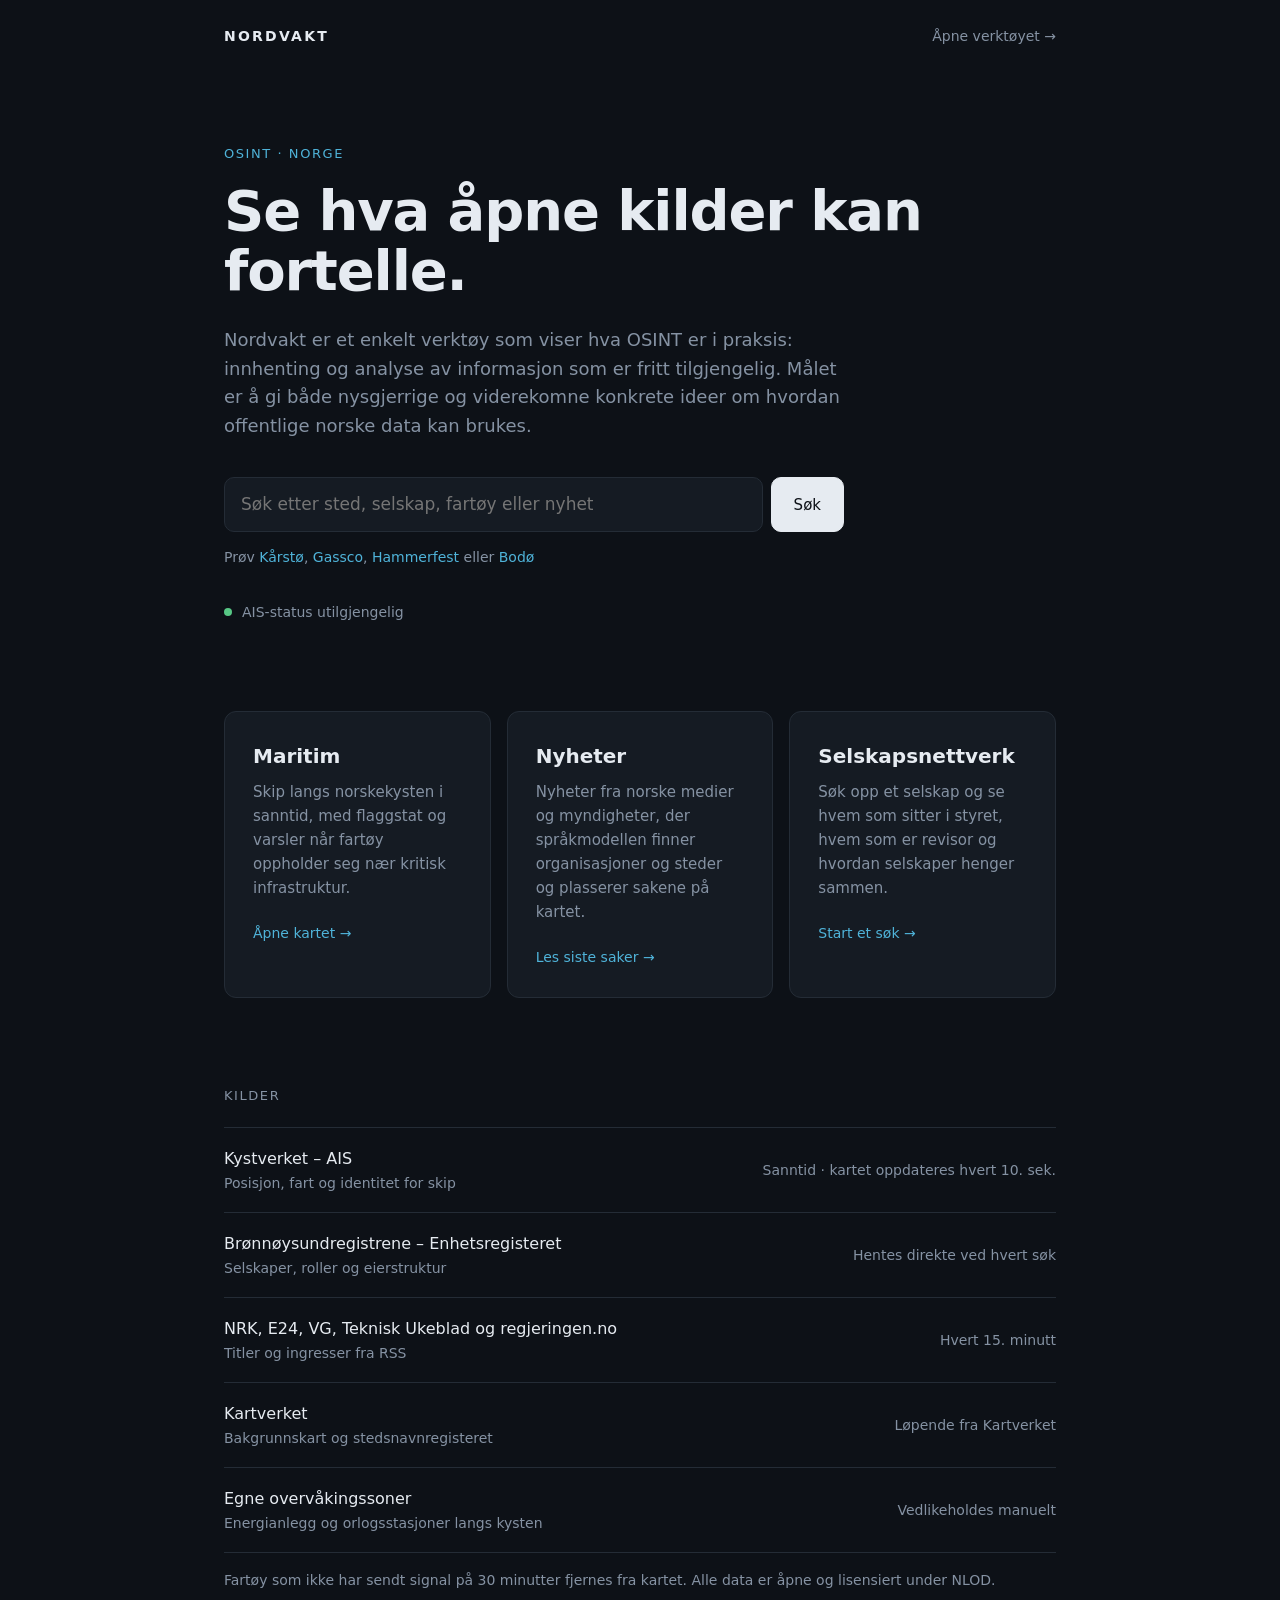
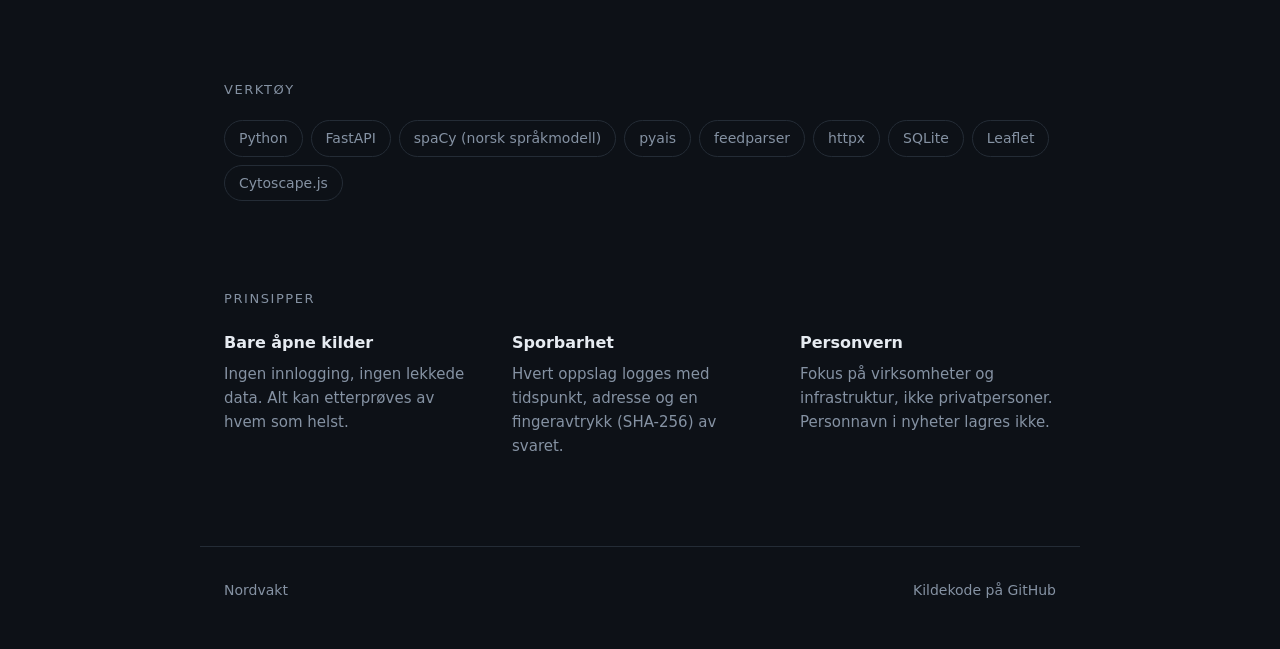
==== static/home.html @ 0cc268fe "Oversikt: interaktivt dashbord som startside i appen Nøkkeltall, fartøykart, flaggstater, fartøystyp" ====
<!doctype html>
<html lang="no">
<head>
  <meta charset="utf-8">
  <meta name="viewport" content="width=device-width, initial-scale=1">
  <title>Nordvakt</title>
  <meta name="description" content="Et enkelt verktøy som viser hvordan åpne kilder kan brukes til OSINT i Norge.">
  <link rel="stylesheet" href="/static/home.css?v=3">
</head>
<body>
  <header class="top">
    <span class="brand">NORDVAKT</span>
    <a href="/app" class="top-link">Åpne verktøyet →</a>
  </header>

  <main>
    <section class="hero">
      <p class="eyebrow">OSINT · Norge</p>
      <h1>Se hva åpne kilder kan fortelle.</h1>
      <p class="lead">
        Nordvakt er et enkelt verktøy som viser hva OSINT er i praksis: innhenting og analyse av informasjon som er fritt tilgjengelig.
        Målet er å gi både nysgjerrige og viderekomne konkrete ideer om hvordan offentlige norske data kan brukes.
      </p>
      <form class="search" id="home-search">
        <input id="home-q" type="search" placeholder="Søk etter sted, selskap, fartøy eller nyhet" autocomplete="off">
        <button type="submit">Søk</button>
      </form>
      <p class="examples">Prøv
        <a href="/app#sok=Kårstø">Kårstø</a>,
        <a href="/app#sok=Gassco">Gassco</a>,
        <a href="/app#sok=Hammerfest">Hammerfest</a> eller
        <a href="/app#sok=Bodø">Bodø</a>
      </p>
      <p class="live"><span class="pulse"></span><span id="live-text">Kobler til AIS…</span></p>
    </section>

    <section class="cards">
      <a class="card" href="/app#maritim">
        <h2>Maritim</h2>
        <p>Skip langs norskekysten i sanntid, med flaggstat og varsler når fartøy oppholder seg nær kritisk infrastruktur.</p>
        <span class="more">Åpne kartet →</span>
      </a>
      <a class="card" href="/app#nyheter">
        <h2>Nyheter</h2>
        <p>Nyheter fra norske medier og myndigheter, der språkmodellen finner organisasjoner og steder og plasserer sakene på kartet.</p>
        <span class="more">Les siste saker →</span>
      </a>
      <a class="card" href="/app#nettverk">
        <h2>Selskapsnettverk</h2>
        <p>Søk opp et selskap og se hvem som sitter i styret, hvem som er revisor og hvordan selskaper henger sammen.</p>
        <span class="more">Start et søk →</span>
      </a>
    </section>

    <section>
      <h2 class="section-title">Kilder</h2>
      <ul class="rows">
        <li>
          <div><a href="https://www.kystverket.no/navigasjonstjenester/ais/" target="_blank" rel="noopener">Kystverket – AIS</a><small>Posisjon, fart og identitet for skip</small></div>
          <span class="freq">Sanntid · kartet oppdateres hvert 10. sek.</span>
        </li>
        <li>
          <div><a href="https://data.brreg.no/enhetsregisteret/api/docs/index.html" target="_blank" rel="noopener">Brønnøysundregistrene – Enhetsregisteret</a><small>Selskaper, roller og eierstruktur</small></div>
          <span class="freq">Hentes direkte ved hvert søk</span>
        </li>
        <li>
          <div>NRK, E24, VG, Teknisk Ukeblad og regjeringen.no<small>Titler og ingresser fra RSS</small></div>
          <span class="freq">Hvert 15. minutt</span>
        </li>
        <li>
          <div><a href="https://www.kartverket.no/" target="_blank" rel="noopener">Kartverket</a><small>Bakgrunnskart og stedsnavnregisteret</small></div>
          <span class="freq">Løpende fra Kartverket</span>
        </li>
        <li>
          <div>Egne overvåkingssoner<small>Energianlegg og orlogsstasjoner langs kysten</small></div>
          <span class="freq">Vedlikeholdes manuelt</span>
        </li>
      </ul>
      <p class="note">Fartøy som ikke har sendt signal på 30 minutter fjernes fra kartet. Alle data er åpne og lisensiert under NLOD.</p>
    </section>

    <section>
      <h2 class="section-title">Verktøy</h2>
      <ul class="chips">
        <li>Python</li><li>FastAPI</li><li>spaCy (norsk språkmodell)</li><li>pyais</li><li>feedparser</li><li>httpx</li><li>SQLite</li><li>Leaflet</li><li>Cytoscape.js</li>
      </ul>
    </section>

    <section>
      <h2 class="section-title">Prinsipper</h2>
      <div class="principles">
        <div><h3>Bare åpne kilder</h3><p>Ingen innlogging, ingen lekkede data. Alt kan etterprøves av hvem som helst.</p></div>
        <div><h3>Sporbarhet</h3><p>Hvert oppslag logges med tidspunkt, adresse og en fingeravtrykk (SHA-256) av svaret.</p></div>
        <div><h3>Personvern</h3><p>Fokus på virksomheter og infrastruktur, ikke privatpersoner. Personnavn i nyheter lagres ikke.</p></div>
      </div>
    </section>
  </main>

  <footer>
    <span>Nordvakt</span>
    <a href="https://github.com/ulaskorhan/nordvakt-osint" target="_blank" rel="noopener">Kildekode på GitHub</a>
  </footer>

  <script>
    document.getElementById("home-search").addEventListener("submit", (evt) => {
      evt.preventDefault();
      const q = document.getElementById("home-q").value.trim();
      location.href = q ? `/app#sok=${encodeURIComponent(q)}` : "/app#sok";
    });
    fetch("/api/ais/status").then((r) => r.json()).then((s) => {
      document.getElementById("live-text").textContent = s.tilkoblet
        ? `${s.fartoy.toLocaleString("no-NO")} fartøy følges akkurat nå`
        : "AIS-strømmen er midlertidig frakoblet";
    }).catch(() => {
      document.getElementById("live-text").textContent = "AIS-status utilgjengelig";
    });
  </script>
</body>
</html>
---- static/home.css ----
:root {
  --bg: #0d1117;
  --surface: #151b23;
  --border: #242c36;
  --text: #e6ebf1;
  --muted: #8592a3;
  --accent: #4fb3d9;
}

* { box-sizing: border-box; }
body {
  margin: 0;
  background: var(--bg);
  color: var(--text);
  font: 16px/1.6 system-ui, -apple-system, "Segoe UI", sans-serif;
  -webkit-font-smoothing: antialiased;
}
a { color: inherit; }

.top, main, footer { max-width: 880px; margin: 0 auto; padding: 0 24px; }

.top { display: flex; justify-content: space-between; align-items: center; height: 72px; }
.brand { font-weight: 700; letter-spacing: 0.16em; font-size: 14px; }
.top-link { color: var(--muted); text-decoration: none; font-size: 14px; }
.top-link:hover { color: var(--text); }

section { margin-bottom: 88px; }

.hero { padding-top: 72px; }
.eyebrow { color: var(--accent); font-size: 13px; letter-spacing: 0.12em; text-transform: uppercase; margin: 0 0 16px; }
h1 { font-size: clamp(36px, 6vw, 56px); line-height: 1.08; letter-spacing: -0.02em; margin: 0 0 24px; font-weight: 650; }
.lead { color: var(--muted); font-size: 18px; max-width: 620px; margin: 0 0 36px; }

.search { display: flex; gap: 8px; max-width: 620px; }
.search input {
  flex: 1; min-width: 0; font: inherit; font-size: 17px; padding: 13px 16px; border-radius: 10px;
  border: 1px solid var(--border); background: var(--surface); color: var(--text);
}
.search input:focus { outline: none; border-color: var(--accent); }
.search button {
  font: inherit; font-size: 15px; padding: 0 22px; border-radius: 10px; cursor: pointer;
  border: 1px solid var(--text); background: var(--text); color: var(--bg);
}
.search button:hover { background: #fff; }
.examples { color: var(--muted); font-size: 14px; margin: 14px 0 0; }
.examples a { color: var(--accent); text-decoration: none; }
.examples a:hover { text-decoration: underline; }
.cta { display: flex; gap: 12px; flex-wrap: wrap; }
.btn {
  display: inline-block; padding: 11px 20px; border-radius: 8px; text-decoration: none;
  border: 1px solid var(--border); font-size: 15px; transition: border-color 0.15s;
}
.btn:hover { border-color: var(--muted); }
.btn.primary { background: var(--text); color: var(--bg); border-color: var(--text); }
.btn.primary:hover { background: #fff; }

.live { display: flex; align-items: center; gap: 10px; color: var(--muted); font-size: 14px; margin-top: 32px; font-variant-numeric: tabular-nums; }
.pulse { width: 8px; height: 8px; border-radius: 50%; background: #57c785; box-shadow: 0 0 0 0 rgba(87, 199, 133, 0.6); animation: pulse 2s infinite; }
@keyframes pulse { 70% { box-shadow: 0 0 0 8px rgba(87, 199, 133, 0); } 100% { box-shadow: 0 0 0 0 rgba(87, 199, 133, 0); } }

.cards { display: grid; grid-template-columns: repeat(3, 1fr); gap: 16px; }
.card {
  display: block; padding: 28px; border-radius: 12px; border: 1px solid var(--border);
  background: var(--surface); text-decoration: none; transition: border-color 0.15s, transform 0.15s;
}
.card:hover { border-color: var(--accent); transform: translateY(-2px); }
.card h2 { margin: 0 0 8px; font-size: 20px; font-weight: 600; }
.card p { margin: 0 0 20px; color: var(--muted); font-size: 15px; }
.more { color: var(--accent); font-size: 14px; }

.section-title { font-size: 13px; letter-spacing: 0.12em; text-transform: uppercase; color: var(--muted); font-weight: 500; margin: 0 0 20px; }

.rows { list-style: none; margin: 0; padding: 0; border-top: 1px solid var(--border); }
.rows li { display: flex; justify-content: space-between; align-items: center; gap: 24px; padding: 18px 0; border-bottom: 1px solid var(--border); }
.rows a { text-decoration: none; }
.rows a:hover { color: var(--accent); }
.rows small { display: block; color: var(--muted); font-size: 14px; }
.freq { color: var(--muted); font-size: 14px; text-align: right; white-space: nowrap; }
.note { color: var(--muted); font-size: 14px; margin-top: 16px; }

.chips { list-style: none; margin: 0; padding: 0; display: flex; flex-wrap: wrap; gap: 8px; }
.chips li { padding: 6px 14px; border: 1px solid var(--border); border-radius: 999px; font-size: 14px; color: var(--muted); }

.principles { display: grid; grid-template-columns: repeat(3, 1fr); gap: 32px; }
.principles h3 { font-size: 16px; margin: 0 0 6px; font-weight: 600; }
.principles p { margin: 0; color: var(--muted); font-size: 15px; }

footer { display: flex; justify-content: space-between; padding-top: 32px; padding-bottom: 48px; border-top: 1px solid var(--border); color: var(--muted); font-size: 14px; }
footer a { text-decoration: none; }
footer a:hover { color: var(--text); }

@media (max-width: 680px) {
  .hero { padding-top: 32px; }
  section { margin-bottom: 64px; }
  .cards, .principles { grid-template-columns: 1fr; }
  .rows li { flex-direction: column; align-items: flex-start; gap: 4px; }
  .freq { text-align: left; white-space: normal; }
}
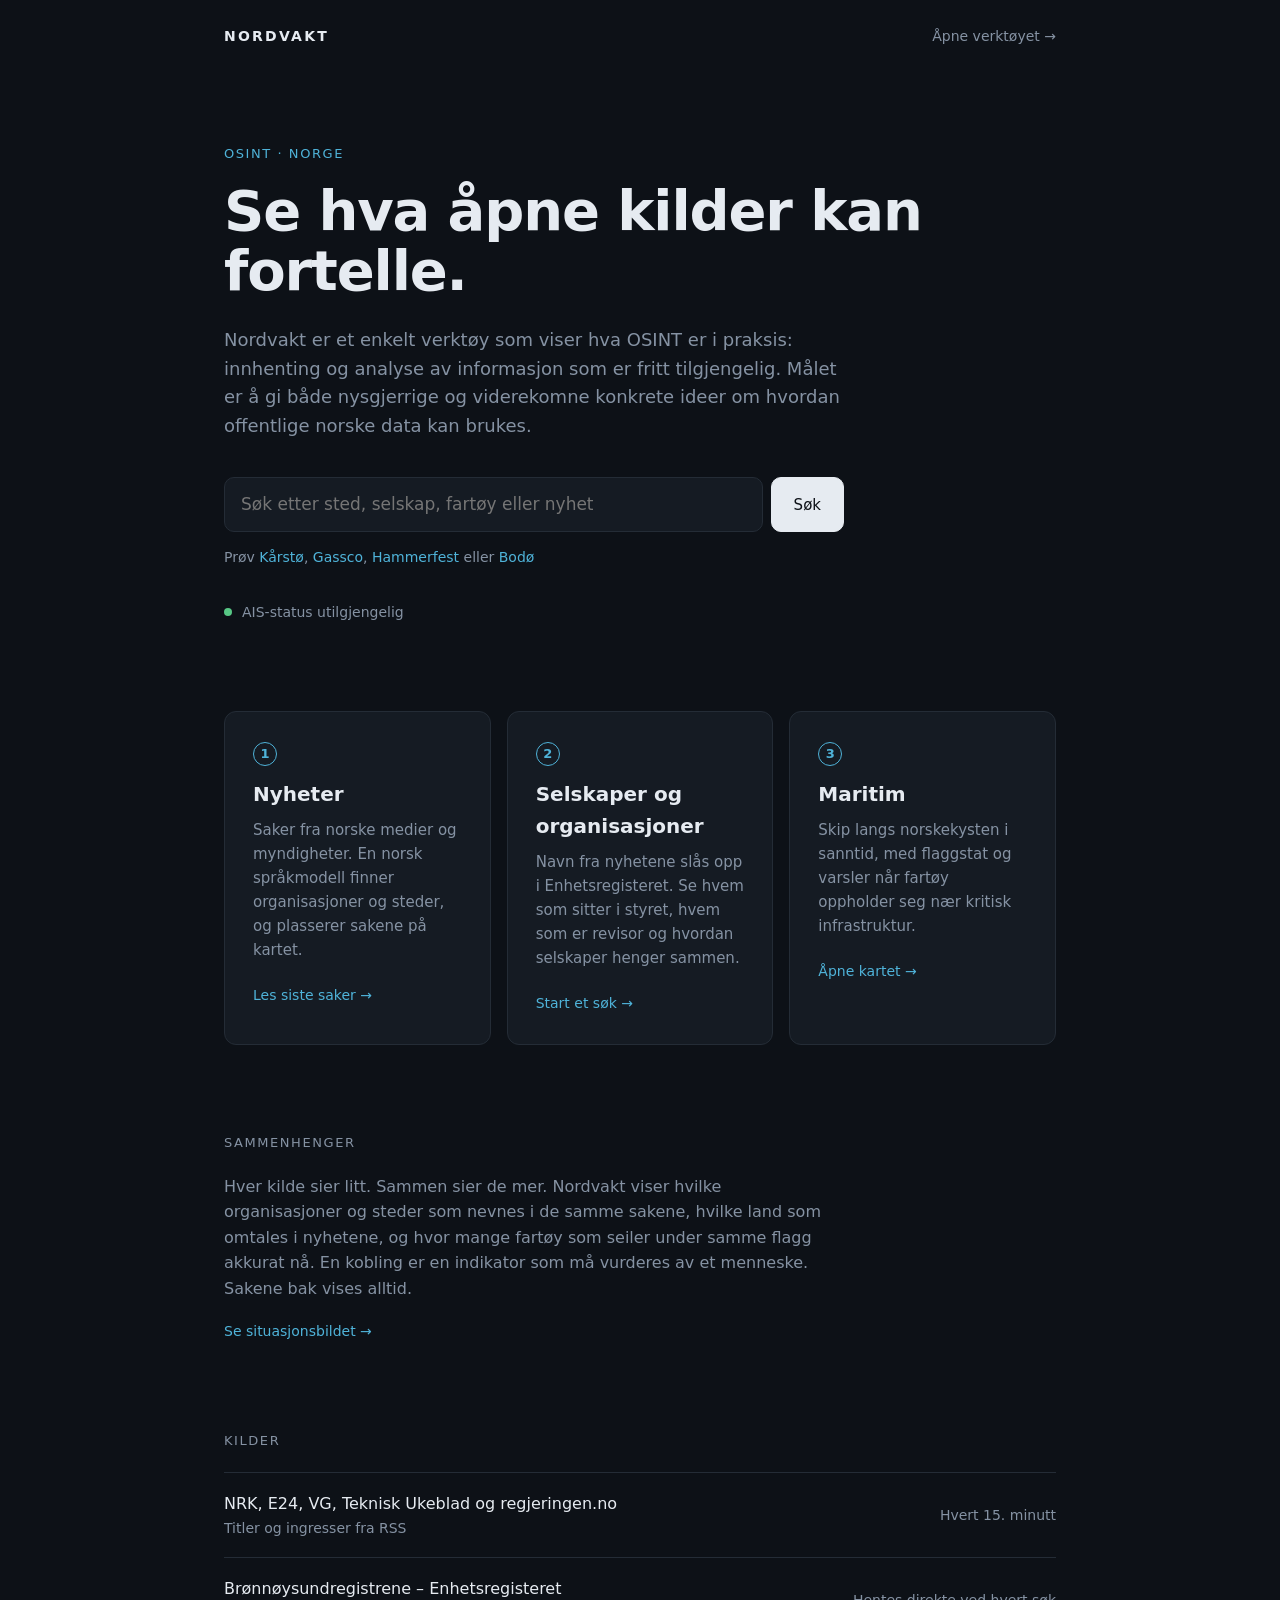
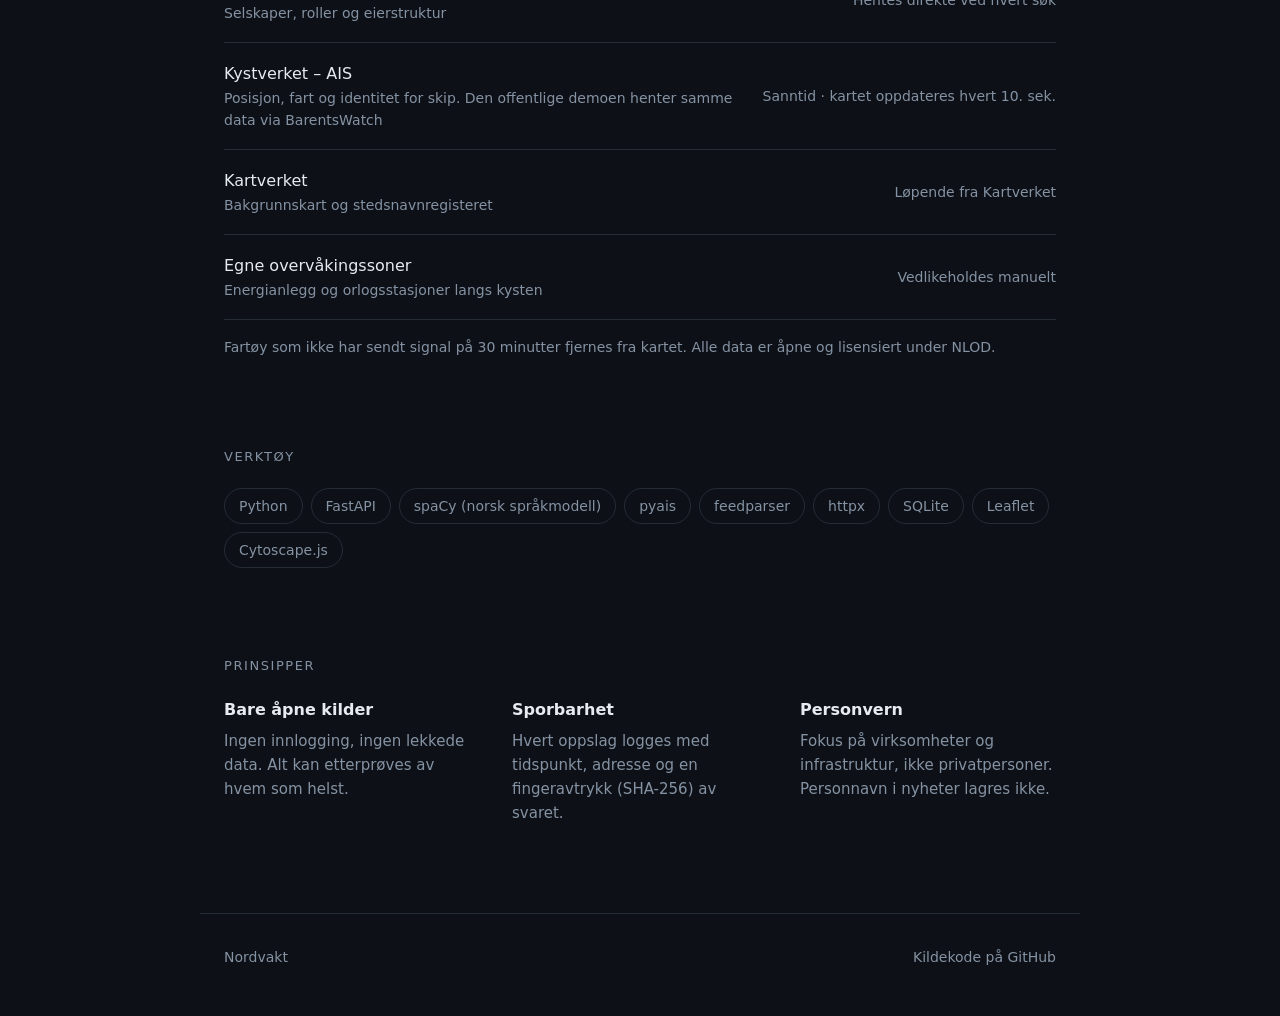
==== commit 2ffc3612: "Oversikt: enkel visning, fast rekkefølge og sammenhenger mellom kildene Oversikten åpner i en enkel " ====
--- a/static/home.html
+++ b/static/home.html
@@ -5,7 +5,7 @@
   <meta name="viewport" content="width=device-width, initial-scale=1">
   <title>Nordvakt</title>
   <meta name="description" content="Et enkelt verktøy som viser hvordan åpne kilder kan brukes til OSINT i Norge.">
-  <link rel="stylesheet" href="/static/home.css?v=3">
+  <link rel="stylesheet" href="/static/home.css?v=5">
 </head>
 <body>
   <header class="top">
@@ -32,40 +32,55 @@
         <a href="/app#sok=Bodø">Bodø</a>
       </p>
       <p class="live"><span class="pulse"></span><span id="live-text">Kobler til AIS…</span></p>
+      <p class="static-cta" hidden>
+        <a class="button" href="/app">Se situasjonsbildet →</a>
+        <span>Dette er en statisk demo med et øyeblikksbilde som lages hver time. For søk, live-kart og selskapsnettverk kjører du Nordvakt selv, se <a href="https://github.com/ulaskorhan/nordvakt-osint#kjøre-lokalt" target="_blank" rel="noopener">GitHub</a>.</span>
+      </p>
     </section>
 
     <section class="cards">
+      <a class="card" href="/app#nyheter">
+        <span class="step">1</span>
+        <h2>Nyheter</h2>
+        <p>Saker fra norske medier og myndigheter. En norsk språkmodell finner organisasjoner og steder, og plasserer sakene på kartet.</p>
+        <span class="more">Les siste saker →</span>
+      </a>
+      <a class="card" href="/app#nettverk">
+        <span class="step">2</span>
+        <h2>Selskaper og organisasjoner</h2>
+        <p>Navn fra nyhetene slås opp i Enhetsregisteret. Se hvem som sitter i styret, hvem som er revisor og hvordan selskaper henger sammen.</p>
+        <span class="more">Start et søk →</span>
+      </a>
       <a class="card" href="/app#maritim">
+        <span class="step">3</span>
         <h2>Maritim</h2>
         <p>Skip langs norskekysten i sanntid, med flaggstat og varsler når fartøy oppholder seg nær kritisk infrastruktur.</p>
         <span class="more">Åpne kartet →</span>
       </a>
-      <a class="card" href="/app#nyheter">
-        <h2>Nyheter</h2>
-        <p>Nyheter fra norske medier og myndigheter, der språkmodellen finner organisasjoner og steder og plasserer sakene på kartet.</p>
-        <span class="more">Les siste saker →</span>
-      </a>
-      <a class="card" href="/app#nettverk">
-        <h2>Selskapsnettverk</h2>
-        <p>Søk opp et selskap og se hvem som sitter i styret, hvem som er revisor og hvordan selskaper henger sammen.</p>
-        <span class="more">Start et søk →</span>
-      </a>
+    </section>
+
+    <section class="together">
+      <h2 class="section-title">Sammenhenger</h2>
+      <p>Hver kilde sier litt. Sammen sier de mer. Nordvakt viser hvilke organisasjoner og steder som nevnes i de samme sakene,
+        hvilke land som omtales i nyhetene, og hvor mange fartøy som seiler under samme flagg akkurat nå.
+        En kobling er en indikator som må vurderes av et menneske. Sakene bak vises alltid.</p>
+      <a class="more" href="/app">Se situasjonsbildet →</a>
     </section>
 
     <section>
       <h2 class="section-title">Kilder</h2>
       <ul class="rows">
         <li>
-          <div><a href="https://www.kystverket.no/navigasjonstjenester/ais/" target="_blank" rel="noopener">Kystverket – AIS</a><small>Posisjon, fart og identitet for skip</small></div>
-          <span class="freq">Sanntid · kartet oppdateres hvert 10. sek.</span>
+          <div>NRK, E24, VG, Teknisk Ukeblad og regjeringen.no<small>Titler og ingresser fra RSS</small></div>
+          <span class="freq">Hvert 15. minutt</span>
         </li>
         <li>
           <div><a href="https://data.brreg.no/enhetsregisteret/api/docs/index.html" target="_blank" rel="noopener">Brønnøysundregistrene – Enhetsregisteret</a><small>Selskaper, roller og eierstruktur</small></div>
           <span class="freq">Hentes direkte ved hvert søk</span>
         </li>
         <li>
-          <div>NRK, E24, VG, Teknisk Ukeblad og regjeringen.no<small>Titler og ingresser fra RSS</small></div>
-          <span class="freq">Hvert 15. minutt</span>
+          <div><a href="https://www.kystverket.no/navigasjonstjenester/ais/" target="_blank" rel="noopener">Kystverket – AIS</a><small>Posisjon, fart og identitet for skip. Den offentlige demoen henter samme data via <a href="https://www.barentswatch.no/" target="_blank" rel="noopener">BarentsWatch</a></small></div>
+          <span class="freq">Sanntid · kartet oppdateres hvert 10. sek.</span>
         </li>
         <li>
           <div><a href="https://www.kartverket.no/" target="_blank" rel="noopener">Kartverket</a><small>Bakgrunnskart og stedsnavnregisteret</small></div>
@@ -102,6 +117,19 @@
   </footer>
 
   <script>
+    if (window.NORDVAKT_STATIC) {
+      // GitHub Pages: ingen server bak, så søk og fanelenker byttes ut med oversikten
+      document.querySelectorAll("#home-search, .hero .examples").forEach((el) => el.remove());
+      document.querySelector(".static-cta").hidden = false;
+      document.querySelectorAll(".cards .card, .together .more").forEach((a) => { a.href = "app.html"; });
+      fetch("data/dashboard.json").then((r) => r.json()).then((d) => {
+        const when = new Date(d.tid * 1000).toLocaleTimeString("no-NO", { hour: "2-digit", minute: "2-digit" });
+        const saker = `${d.nyheter.siste_24.toLocaleString("no-NO")} nyhetssaker siste døgn`;
+        document.getElementById("live-text").textContent = d.øyeblikksbilde.ais_tilgjengelig
+          ? `${saker} og ${d.ais.fartoy.toLocaleString("no-NO")} fartøy i øyeblikksbildet fra kl. ${when}`
+          : `${saker} (øyeblikksbilde kl. ${when})`;
+      }).catch(() => { document.getElementById("live-text").textContent = "Øyeblikksbilde utilgjengelig"; });
+    } else {
     document.getElementById("home-search").addEventListener("submit", (evt) => {
       evt.preventDefault();
       const q = document.getElementById("home-q").value.trim();
@@ -114,6 +142,7 @@
     }).catch(() => {
       document.getElementById("live-text").textContent = "AIS-status utilgjengelig";
     });
+    }
   </script>
 </body>
 </html>
--- a/static/home.css
+++ b/static/home.css
@@ -96,3 +96,21 @@
   .rows li { flex-direction: column; align-items: flex-start; gap: 4px; }
   .freq { text-align: left; white-space: normal; }
 }
+
+/* Statisk demo på GitHub Pages */
+.static-cta { display: flex; flex-direction: column; align-items: flex-start; gap: 14px; max-width: 620px; margin: 0; color: var(--muted); font-size: 14px; }
+.static-cta[hidden] { display: none; }
+.static-cta a { color: var(--accent); }
+.static-cta .button {
+  display: inline-block; padding: 12px 20px; border-radius: 10px; background: var(--text); color: var(--bg);
+  font-weight: 600; text-decoration: none;
+}
+.static-cta .button:hover { background: #fff; }
+
+.card .step {
+  display: inline-flex; align-items: center; justify-content: center; width: 24px; height: 24px; margin-bottom: 12px;
+  border: 1px solid var(--accent); border-radius: 50%; color: var(--accent); font-size: 13px; font-weight: 600;
+}
+.together p { color: var(--muted); max-width: 620px; margin: 0 0 16px; }
+.together .more { text-decoration: none; }
+.rows small a { color: inherit; }
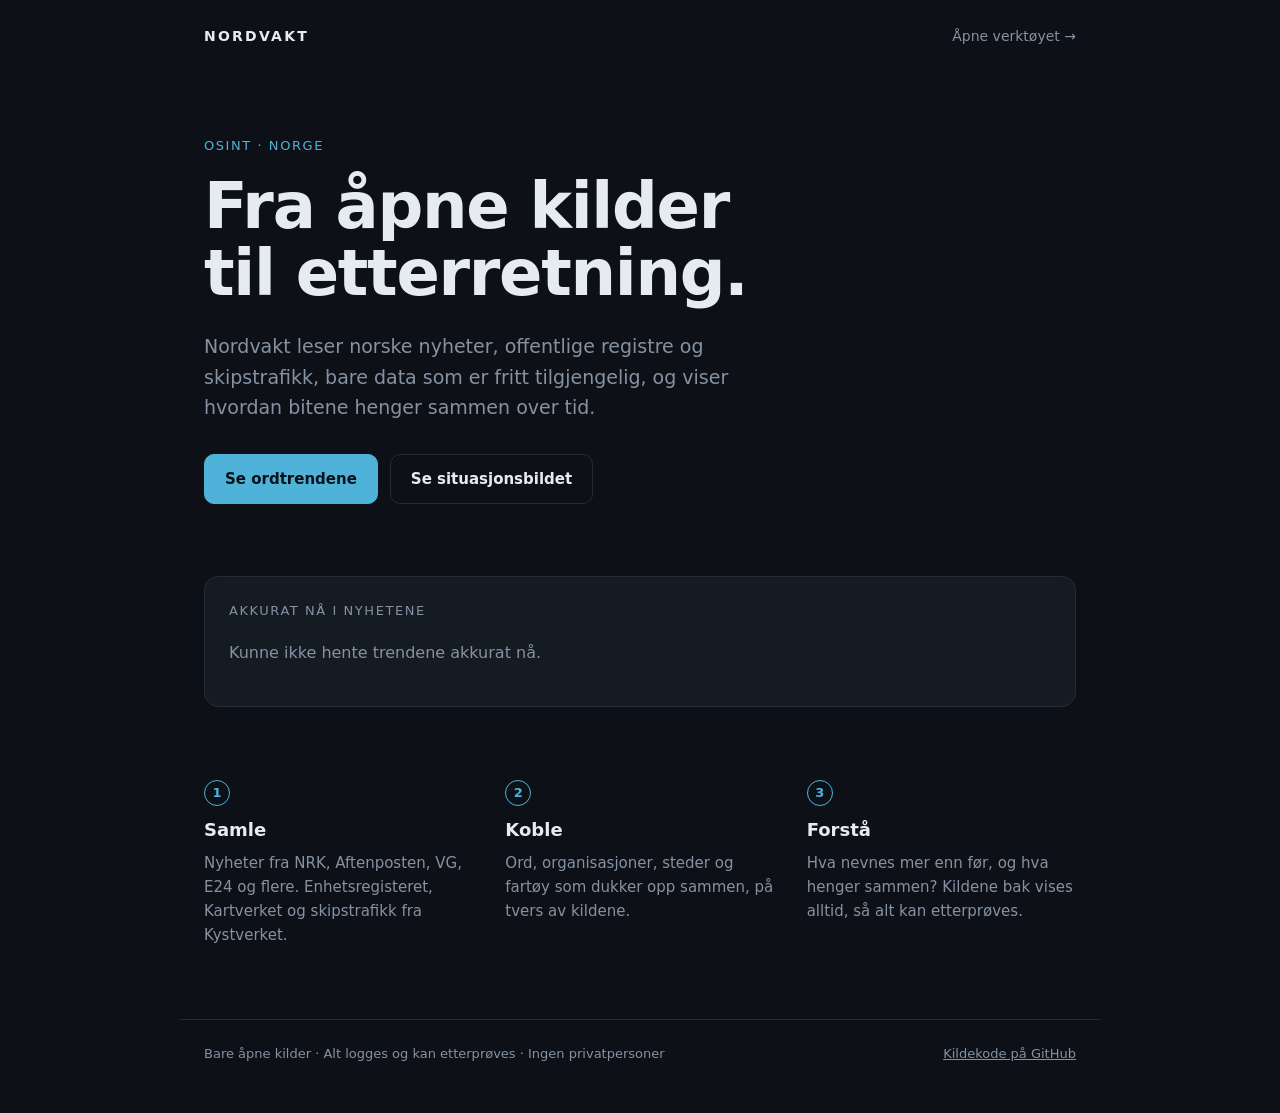
==== commit 1bf0c9c9: "Trender: ord i nyhetene over tid, og en enklere forside Ny fane Trender følger 24 ord (bl.a. Russlan" ====
--- a/static/home.html
+++ b/static/home.html
@@ -4,8 +4,8 @@
   <meta charset="utf-8">
   <meta name="viewport" content="width=device-width, initial-scale=1">
   <title>Nordvakt</title>
-  <meta name="description" content="Et enkelt verktøy som viser hvordan åpne kilder kan brukes til OSINT i Norge.">
-  <link rel="stylesheet" href="/static/home.css?v=5">
+  <meta name="description" content="Nordvakt viser hvordan åpne kilder blir etterretning: norske nyheter, offentlige registre og skipstrafikk, koblet sammen.">
+  <link rel="stylesheet" href="/static/home.css?v=6">
 </head>
 <body>
   <header class="top">
@@ -16,133 +16,81 @@
   <main>
     <section class="hero">
       <p class="eyebrow">OSINT · Norge</p>
-      <h1>Se hva åpne kilder kan fortelle.</h1>
-      <p class="lead">
-        Nordvakt er et enkelt verktøy som viser hva OSINT er i praksis: innhenting og analyse av informasjon som er fritt tilgjengelig.
-        Målet er å gi både nysgjerrige og viderekomne konkrete ideer om hvordan offentlige norske data kan brukes.
-      </p>
-      <form class="search" id="home-search">
-        <input id="home-q" type="search" placeholder="Søk etter sted, selskap, fartøy eller nyhet" autocomplete="off">
-        <button type="submit">Søk</button>
-      </form>
-      <p class="examples">Prøv
-        <a href="/app#sok=Kårstø">Kårstø</a>,
-        <a href="/app#sok=Gassco">Gassco</a>,
-        <a href="/app#sok=Hammerfest">Hammerfest</a> eller
-        <a href="/app#sok=Bodø">Bodø</a>
-      </p>
-      <p class="live"><span class="pulse"></span><span id="live-text">Kobler til AIS…</span></p>
-      <p class="static-cta" hidden>
-        <a class="button" href="/app">Se situasjonsbildet →</a>
-        <span>Dette er en statisk demo med et øyeblikksbilde som lages hver time. For søk, live-kart og selskapsnettverk kjører du Nordvakt selv, se <a href="https://github.com/ulaskorhan/nordvakt-osint#kjøre-lokalt" target="_blank" rel="noopener">GitHub</a>.</span>
-      </p>
+      <h1>Fra åpne kilder<br>til etterretning.</h1>
+      <p class="lead">Nordvakt leser norske nyheter, offentlige registre og skipstrafikk, bare data som er fritt tilgjengelig,
+        og viser hvordan bitene henger sammen over tid.</p>
+      <div class="actions">
+        <a class="button" href="/app#trender">Se ordtrendene</a>
+        <a class="button ghost" href="/app">Se situasjonsbildet</a>
+      </div>
+      <p class="static-note" hidden>Offentlig demo: et øyeblikksbilde som oppdateres hver time.
+        <a href="https://github.com/ulaskorhan/nordvakt-osint#kjøre-lokalt" target="_blank" rel="noopener">Kjør Nordvakt selv</a> for søk og sanntid.</p>
     </section>
 
-    <section class="cards">
-      <a class="card" href="/app#nyheter">
-        <span class="step">1</span>
-        <h2>Nyheter</h2>
-        <p>Saker fra norske medier og myndigheter. En norsk språkmodell finner organisasjoner og steder, og plasserer sakene på kartet.</p>
-        <span class="more">Les siste saker →</span>
-      </a>
-      <a class="card" href="/app#nettverk">
-        <span class="step">2</span>
-        <h2>Selskaper og organisasjoner</h2>
-        <p>Navn fra nyhetene slås opp i Enhetsregisteret. Se hvem som sitter i styret, hvem som er revisor og hvordan selskaper henger sammen.</p>
-        <span class="more">Start et søk →</span>
-      </a>
-      <a class="card" href="/app#maritim">
-        <span class="step">3</span>
-        <h2>Maritim</h2>
-        <p>Skip langs norskekysten i sanntid, med flaggstat og varsler når fartøy oppholder seg nær kritisk infrastruktur.</p>
-        <span class="more">Åpne kartet →</span>
-      </a>
+    <section class="now" aria-live="polite">
+      <div class="now-head">
+        <h2>Akkurat nå i nyhetene</h2>
+        <span id="now-meta" class="muted"></span>
+      </div>
+      <div id="now-body" class="now-body"><p class="muted">Henter…</p></div>
     </section>
 
-    <section class="together">
-      <h2 class="section-title">Sammenhenger</h2>
-      <p>Hver kilde sier litt. Sammen sier de mer. Nordvakt viser hvilke organisasjoner og steder som nevnes i de samme sakene,
-        hvilke land som omtales i nyhetene, og hvor mange fartøy som seiler under samme flagg akkurat nå.
-        En kobling er en indikator som må vurderes av et menneske. Sakene bak vises alltid.</p>
-      <a class="more" href="/app">Se situasjonsbildet →</a>
-    </section>
-
-    <section>
-      <h2 class="section-title">Kilder</h2>
-      <ul class="rows">
-        <li>
-          <div>NRK, E24, VG, Teknisk Ukeblad og regjeringen.no<small>Titler og ingresser fra RSS</small></div>
-          <span class="freq">Hvert 15. minutt</span>
-        </li>
-        <li>
-          <div><a href="https://data.brreg.no/enhetsregisteret/api/docs/index.html" target="_blank" rel="noopener">Brønnøysundregistrene – Enhetsregisteret</a><small>Selskaper, roller og eierstruktur</small></div>
-          <span class="freq">Hentes direkte ved hvert søk</span>
-        </li>
-        <li>
-          <div><a href="https://www.kystverket.no/navigasjonstjenester/ais/" target="_blank" rel="noopener">Kystverket – AIS</a><small>Posisjon, fart og identitet for skip. Den offentlige demoen henter samme data via <a href="https://www.barentswatch.no/" target="_blank" rel="noopener">BarentsWatch</a></small></div>
-          <span class="freq">Sanntid · kartet oppdateres hvert 10. sek.</span>
-        </li>
-        <li>
-          <div><a href="https://www.kartverket.no/" target="_blank" rel="noopener">Kartverket</a><small>Bakgrunnskart og stedsnavnregisteret</small></div>
-          <span class="freq">Løpende fra Kartverket</span>
-        </li>
-        <li>
-          <div>Egne overvåkingssoner<small>Energianlegg og orlogsstasjoner langs kysten</small></div>
-          <span class="freq">Vedlikeholdes manuelt</span>
-        </li>
-      </ul>
-      <p class="note">Fartøy som ikke har sendt signal på 30 minutter fjernes fra kartet. Alle data er åpne og lisensiert under NLOD.</p>
-    </section>
-
-    <section>
-      <h2 class="section-title">Verktøy</h2>
-      <ul class="chips">
-        <li>Python</li><li>FastAPI</li><li>spaCy (norsk språkmodell)</li><li>pyais</li><li>feedparser</li><li>httpx</li><li>SQLite</li><li>Leaflet</li><li>Cytoscape.js</li>
-      </ul>
-    </section>
-
-    <section>
-      <h2 class="section-title">Prinsipper</h2>
-      <div class="principles">
-        <div><h3>Bare åpne kilder</h3><p>Ingen innlogging, ingen lekkede data. Alt kan etterprøves av hvem som helst.</p></div>
-        <div><h3>Sporbarhet</h3><p>Hvert oppslag logges med tidspunkt, adresse og en fingeravtrykk (SHA-256) av svaret.</p></div>
-        <div><h3>Personvern</h3><p>Fokus på virksomheter og infrastruktur, ikke privatpersoner. Personnavn i nyheter lagres ikke.</p></div>
+    <section class="how">
+      <div>
+        <span class="step">1</span>
+        <h3>Samle</h3>
+        <p>Nyheter fra NRK, Aftenposten, VG, E24 og flere. Enhetsregisteret, Kartverket og skipstrafikk fra Kystverket.</p>
+      </div>
+      <div>
+        <span class="step">2</span>
+        <h3>Koble</h3>
+        <p>Ord, organisasjoner, steder og fartøy som dukker opp sammen, på tvers av kildene.</p>
+      </div>
+      <div>
+        <span class="step">3</span>
+        <h3>Forstå</h3>
+        <p>Hva nevnes mer enn før, og hva henger sammen? Kildene bak vises alltid, så alt kan etterprøves.</p>
       </div>
     </section>
   </main>
 
   <footer>
-    <span>Nordvakt</span>
+    <span>Bare åpne kilder · Alt logges og kan etterprøves · Ingen privatpersoner</span>
     <a href="https://github.com/ulaskorhan/nordvakt-osint" target="_blank" rel="noopener">Kildekode på GitHub</a>
   </footer>
 
   <script>
-    if (window.NORDVAKT_STATIC) {
-      // GitHub Pages: ingen server bak, så søk og fanelenker byttes ut med oversikten
-      document.querySelectorAll("#home-search, .hero .examples").forEach((el) => el.remove());
-      document.querySelector(".static-cta").hidden = false;
-      document.querySelectorAll(".cards .card, .together .more").forEach((a) => { a.href = "app.html"; });
-      fetch("data/dashboard.json").then((r) => r.json()).then((d) => {
-        const when = new Date(d.tid * 1000).toLocaleTimeString("no-NO", { hour: "2-digit", minute: "2-digit" });
-        const saker = `${d.nyheter.siste_24.toLocaleString("no-NO")} nyhetssaker siste døgn`;
-        document.getElementById("live-text").textContent = d.øyeblikksbilde.ais_tilgjengelig
-          ? `${saker} og ${d.ais.fartoy.toLocaleString("no-NO")} fartøy i øyeblikksbildet fra kl. ${when}`
-          : `${saker} (øyeblikksbilde kl. ${when})`;
-      }).catch(() => { document.getElementById("live-text").textContent = "Øyeblikksbilde utilgjengelig"; });
-    } else {
-    document.getElementById("home-search").addEventListener("submit", (evt) => {
-      evt.preventDefault();
-      const q = document.getElementById("home-q").value.trim();
-      location.href = q ? `/app#sok=${encodeURIComponent(q)}` : "/app#sok";
+    // «Akkurat nå»: ordene som nevnes mest over vanlig nivå siste sju dager, og det sterkeste paret
+    const STATIC = window.NORDVAKT_STATIC === true;
+    const esc = (s) => String(s ?? "").replace(/[&<>"']/g, (c) => ({ "&": "&amp;", "<": "&lt;", ">": "&gt;", '"': "&quot;", "'": "&#39;" }[c]));
+    const nf = (n) => n.toLocaleString("no-NO", { maximumFractionDigits: 1 });
+    const safeUrl = (u) => (/^https?:\/\//i.test(u || "") ? u : "#");
+    if (STATIC) {
+      document.querySelector(".static-note").hidden = false;
+      document.querySelectorAll('a[href^="/app"], a[href^="app.html"]').forEach((a) => {
+        a.href = a.getAttribute("href").replace(/^\/app/, "app.html");
+      });
+    }
+    fetch(STATIC ? "data/trends.json" : "/api/trends").then((r) => r.json()).then((d) => {
+      const names = Object.fromEntries(d.ord.map((o) => [o.id, o.navn]));
+      const movers = d.siste_7.ord.filter((o) => o.antall >= 5 && o.faktor != null).sort((a, b) => b.faktor - a.faktor).slice(0, 3);
+      const pair = d.par.find((p) => p.titler && p.titler.length);
+      document.getElementById("now-meta").textContent = `${nf(d.siste_7.saker)} saker fra ${d.kilder} kilder siste sju dager`;
+      const rows = movers.map((o) => `
+        <div class="sig">
+          <div class="sig-word">${esc(o.navn)}</div>
+          <div class="sig-num"><b>${nf(o.faktor)}×</b> vanlig nivå</div>
+          <div class="sig-text">${nf(o.antall)} saker${o.sammen_med.length ? `, oftest sammen med ${o.sammen_med.slice(0, 2).map((k) => esc(names[k])).join(" og ")}` : ""}</div>
+        </div>`).join("");
+      const link = pair ? `
+        <p class="pair">Sterkeste kobling: <b>${esc(names[pair.a])}</b> og <b>${esc(names[pair.b])}</b> står i ${nf(pair.antall)} saker sammen,
+          ${nf(pair.lift)} ganger så ofte som tilfeldig. Siste: <a href="${esc(safeUrl(pair.titler[0].lenke))}" target="_blank" rel="noopener">${esc(pair.titler[0].tittel)}</a></p>` : "";
+      document.getElementById("now-body").innerHTML = rows
+        ? `<div class="sigs">${rows}</div>${link}`
+        : `<p class="muted">For få saker til å si noe ennå.</p>`;
+    }).catch(() => {
+      document.getElementById("now-body").innerHTML = '<p class="muted">Kunne ikke hente trendene akkurat nå.</p>';
     });
-    fetch("/api/ais/status").then((r) => r.json()).then((s) => {
-      document.getElementById("live-text").textContent = s.tilkoblet
-        ? `${s.fartoy.toLocaleString("no-NO")} fartøy følges akkurat nå`
-        : "AIS-strømmen er midlertidig frakoblet";
-    }).catch(() => {
-      document.getElementById("live-text").textContent = "AIS-status utilgjengelig";
-    });
-    }
   </script>
 </body>
 </html>
--- a/static/home.css
+++ b/static/home.css
@@ -5,6 +5,7 @@
   --text: #e6ebf1;
   --muted: #8592a3;
   --accent: #4fb3d9;
+  --warm: #f0d58a;
 }
 
 * { box-sizing: border-box; }
@@ -16,101 +17,66 @@
   -webkit-font-smoothing: antialiased;
 }
 a { color: inherit; }
+.muted { color: var(--muted); }
 
-.top, main, footer { max-width: 880px; margin: 0 auto; padding: 0 24px; }
+.top, main, footer { max-width: 920px; margin: 0 auto; padding: 0 24px; }
 
 .top { display: flex; justify-content: space-between; align-items: center; height: 72px; }
 .brand { font-weight: 700; letter-spacing: 0.16em; font-size: 14px; }
 .top-link { color: var(--muted); text-decoration: none; font-size: 14px; }
 .top-link:hover { color: var(--text); }
 
-section { margin-bottom: 88px; }
+section { margin-bottom: 72px; }
 
-.hero { padding-top: 72px; }
+.hero { padding-top: 64px; }
 .eyebrow { color: var(--accent); font-size: 13px; letter-spacing: 0.12em; text-transform: uppercase; margin: 0 0 16px; }
-h1 { font-size: clamp(36px, 6vw, 56px); line-height: 1.08; letter-spacing: -0.02em; margin: 0 0 24px; font-weight: 650; }
-.lead { color: var(--muted); font-size: 18px; max-width: 620px; margin: 0 0 36px; }
+h1 { font-size: clamp(38px, 7vw, 64px); line-height: 1.05; letter-spacing: -0.02em; margin: 0 0 24px; font-weight: 650; }
+.lead { color: var(--muted); font-size: 19px; max-width: 600px; margin: 0 0 32px; }
 
-.search { display: flex; gap: 8px; max-width: 620px; }
-.search input {
-  flex: 1; min-width: 0; font: inherit; font-size: 17px; padding: 13px 16px; border-radius: 10px;
-  border: 1px solid var(--border); background: var(--surface); color: var(--text);
+.actions { display: flex; gap: 12px; flex-wrap: wrap; }
+.button {
+  display: inline-block; padding: 12px 20px; border-radius: 10px; text-decoration: none; font-weight: 600; font-size: 15px;
+  background: var(--accent); color: #06121a; border: 1px solid var(--accent);
 }
-.search input:focus { outline: none; border-color: var(--accent); }
-.search button {
-  font: inherit; font-size: 15px; padding: 0 22px; border-radius: 10px; cursor: pointer;
-  border: 1px solid var(--text); background: var(--text); color: var(--bg);
+.button:hover { filter: brightness(1.1); }
+.button.ghost { background: none; color: var(--text); border-color: var(--border); }
+.button.ghost:hover { border-color: var(--muted); filter: none; }
+.static-note { color: var(--muted); font-size: 13px; margin: 18px 0 0; }
+
+.now { border: 1px solid var(--border); border-radius: 14px; background: var(--surface); padding: 24px; }
+.now-head { display: flex; justify-content: space-between; align-items: baseline; gap: 12px; flex-wrap: wrap; margin-bottom: 18px; }
+.now-head h2 { margin: 0; font-size: 13px; letter-spacing: 0.12em; text-transform: uppercase; color: var(--muted); font-weight: 500; }
+.now-head span { font-size: 13px; }
+.sigs { display: grid; grid-template-columns: repeat(3, minmax(0, 1fr)); gap: 24px; }
+.sig-word { font-size: 26px; font-weight: 650; letter-spacing: -0.01em; }
+.sig-num { font-size: 14px; color: var(--muted); }
+.sig-num b { color: var(--warm); font-size: 18px; font-variant-numeric: tabular-nums; }
+.sig-text { font-size: 14px; color: var(--muted); margin-top: 4px; }
+.pair { margin: 22px 0 0; padding-top: 18px; border-top: 1px solid var(--border); font-size: 14px; color: var(--muted); }
+.pair b { color: var(--text); font-weight: 600; }
+.pair a { color: var(--text); text-decoration: none; border-bottom: 1px solid var(--border); }
+.pair a:hover { color: var(--accent); }
+
+.how { display: grid; grid-template-columns: repeat(3, minmax(0, 1fr)); gap: 32px; }
+.how .step {
+  display: inline-flex; align-items: center; justify-content: center; width: 26px; height: 26px; margin-bottom: 10px;
+  border: 1px solid var(--accent); border-radius: 50%; color: var(--accent); font-size: 13px; font-weight: 600;
 }
-.search button:hover { background: #fff; }
-.examples { color: var(--muted); font-size: 14px; margin: 14px 0 0; }
-.examples a { color: var(--accent); text-decoration: none; }
-.examples a:hover { text-decoration: underline; }
-.cta { display: flex; gap: 12px; flex-wrap: wrap; }
-.btn {
-  display: inline-block; padding: 11px 20px; border-radius: 8px; text-decoration: none;
-  border: 1px solid var(--border); font-size: 15px; transition: border-color 0.15s;
+.how h3 { margin: 0 0 6px; font-size: 18px; font-weight: 600; }
+.how p { margin: 0; color: var(--muted); font-size: 15px; }
+
+footer {
+  display: flex; justify-content: space-between; gap: 16px; flex-wrap: wrap;
+  border-top: 1px solid var(--border); padding-top: 24px; padding-bottom: 48px; color: var(--muted); font-size: 13px;
 }
-.btn:hover { border-color: var(--muted); }
-.btn.primary { background: var(--text); color: var(--bg); border-color: var(--text); }
-.btn.primary:hover { background: #fff; }
-
-.live { display: flex; align-items: center; gap: 10px; color: var(--muted); font-size: 14px; margin-top: 32px; font-variant-numeric: tabular-nums; }
-.pulse { width: 8px; height: 8px; border-radius: 50%; background: #57c785; box-shadow: 0 0 0 0 rgba(87, 199, 133, 0.6); animation: pulse 2s infinite; }
-@keyframes pulse { 70% { box-shadow: 0 0 0 8px rgba(87, 199, 133, 0); } 100% { box-shadow: 0 0 0 0 rgba(87, 199, 133, 0); } }
-
-.cards { display: grid; grid-template-columns: repeat(3, 1fr); gap: 16px; }
-.card {
-  display: block; padding: 28px; border-radius: 12px; border: 1px solid var(--border);
-  background: var(--surface); text-decoration: none; transition: border-color 0.15s, transform 0.15s;
-}
-.card:hover { border-color: var(--accent); transform: translateY(-2px); }
-.card h2 { margin: 0 0 8px; font-size: 20px; font-weight: 600; }
-.card p { margin: 0 0 20px; color: var(--muted); font-size: 15px; }
-.more { color: var(--accent); font-size: 14px; }
-
-.section-title { font-size: 13px; letter-spacing: 0.12em; text-transform: uppercase; color: var(--muted); font-weight: 500; margin: 0 0 20px; }
-
-.rows { list-style: none; margin: 0; padding: 0; border-top: 1px solid var(--border); }
-.rows li { display: flex; justify-content: space-between; align-items: center; gap: 24px; padding: 18px 0; border-bottom: 1px solid var(--border); }
-.rows a { text-decoration: none; }
-.rows a:hover { color: var(--accent); }
-.rows small { display: block; color: var(--muted); font-size: 14px; }
-.freq { color: var(--muted); font-size: 14px; text-align: right; white-space: nowrap; }
-.note { color: var(--muted); font-size: 14px; margin-top: 16px; }
-
-.chips { list-style: none; margin: 0; padding: 0; display: flex; flex-wrap: wrap; gap: 8px; }
-.chips li { padding: 6px 14px; border: 1px solid var(--border); border-radius: 999px; font-size: 14px; color: var(--muted); }
-
-.principles { display: grid; grid-template-columns: repeat(3, 1fr); gap: 32px; }
-.principles h3 { font-size: 16px; margin: 0 0 6px; font-weight: 600; }
-.principles p { margin: 0; color: var(--muted); font-size: 15px; }
-
-footer { display: flex; justify-content: space-between; padding-top: 32px; padding-bottom: 48px; border-top: 1px solid var(--border); color: var(--muted); font-size: 14px; }
-footer a { text-decoration: none; }
+footer a { color: var(--muted); }
 footer a:hover { color: var(--text); }
 
-@media (max-width: 680px) {
+@media (max-width: 720px) {
+  .top, main, footer { padding: 0 16px; }
   .hero { padding-top: 32px; }
-  section { margin-bottom: 64px; }
-  .cards, .principles { grid-template-columns: 1fr; }
-  .rows li { flex-direction: column; align-items: flex-start; gap: 4px; }
-  .freq { text-align: left; white-space: normal; }
+  .lead { font-size: 17px; }
+  .sigs, .how { grid-template-columns: minmax(0, 1fr); gap: 20px; }
+  .now { padding: 18px; }
+  section { margin-bottom: 52px; }
 }
-
-/* Statisk demo på GitHub Pages */
-.static-cta { display: flex; flex-direction: column; align-items: flex-start; gap: 14px; max-width: 620px; margin: 0; color: var(--muted); font-size: 14px; }
-.static-cta[hidden] { display: none; }
-.static-cta a { color: var(--accent); }
-.static-cta .button {
-  display: inline-block; padding: 12px 20px; border-radius: 10px; background: var(--text); color: var(--bg);
-  font-weight: 600; text-decoration: none;
-}
-.static-cta .button:hover { background: #fff; }
-
-.card .step {
-  display: inline-flex; align-items: center; justify-content: center; width: 24px; height: 24px; margin-bottom: 12px;
-  border: 1px solid var(--accent); border-radius: 50%; color: var(--accent); font-size: 13px; font-weight: 600;
-}
-.together p { color: var(--muted); max-width: 620px; margin: 0 0 16px; }
-.together .more { text-decoration: none; }
-.rows small a { color: inherit; }
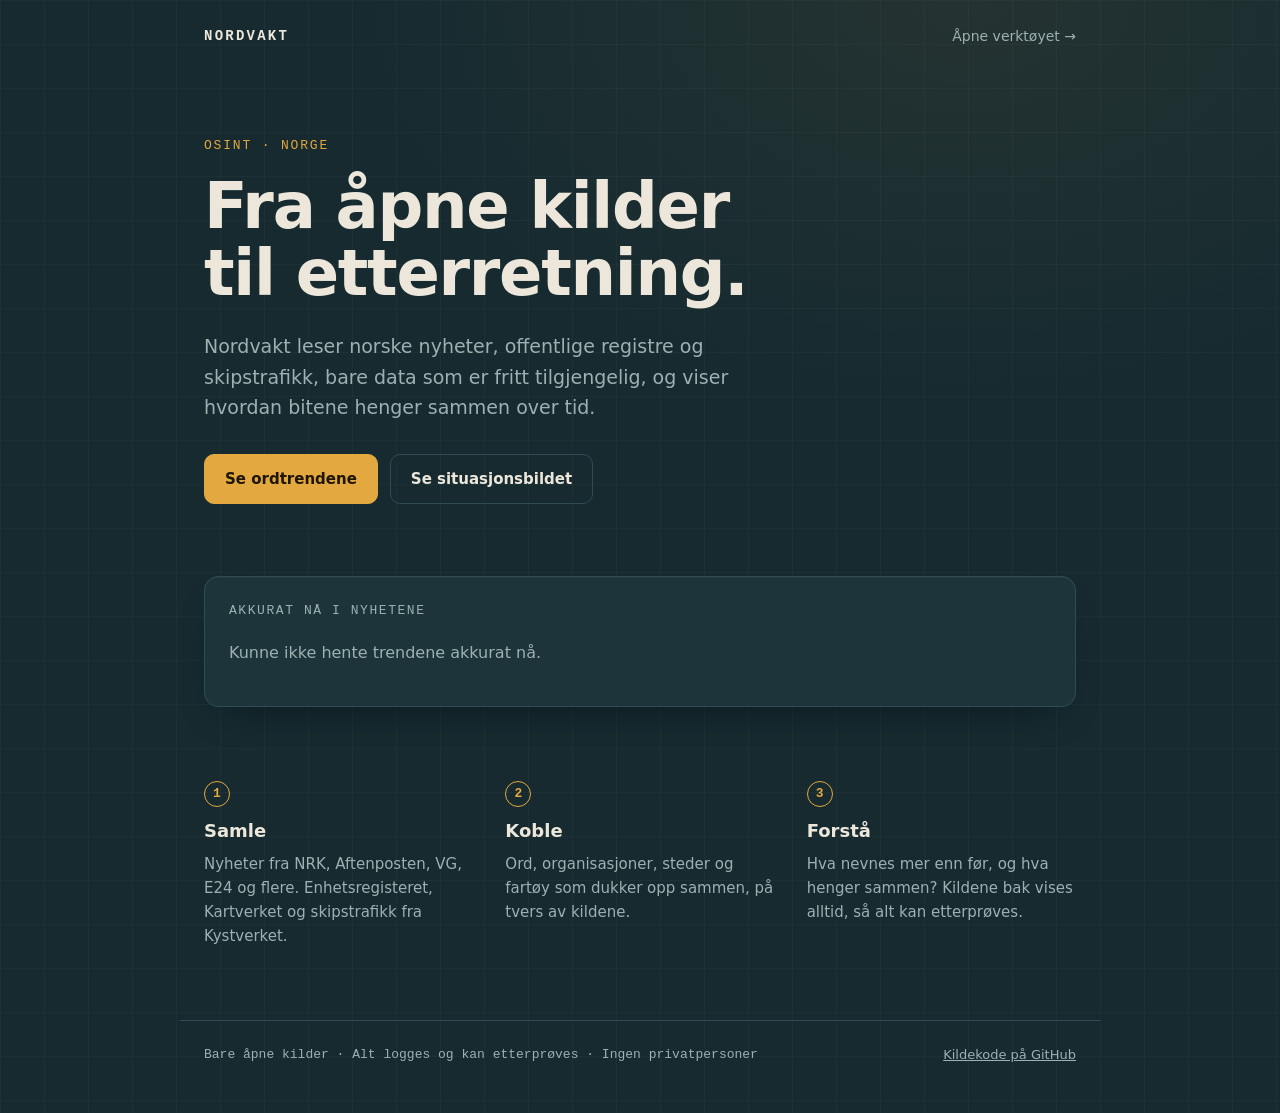
==== commit 82cd2e78: "Ny fargepalett: «sjøkart» i stedet for svart Dyp petrolblå bakgrunn og paneler, varm papirtone i tek" ====
--- a/static/home.html
+++ b/static/home.html
@@ -5,7 +5,7 @@
   <meta name="viewport" content="width=device-width, initial-scale=1">
   <title>Nordvakt</title>
   <meta name="description" content="Nordvakt viser hvordan åpne kilder blir etterretning: norske nyheter, offentlige registre og skipstrafikk, koblet sammen.">
-  <link rel="stylesheet" href="/static/home.css?v=6">
+  <link rel="stylesheet" href="/static/home.css?v=7">
 </head>
 <body>
   <header class="top">
--- a/static/home.css
+++ b/static/home.css
@@ -1,17 +1,25 @@
 :root {
-  --bg: #0d1117;
-  --surface: #151b23;
-  --border: #242c36;
-  --text: #e6ebf1;
-  --muted: #8592a3;
-  --accent: #4fb3d9;
-  --warm: #f0d58a;
+  /* Samme «sjøkart»-palett som appen (static/style.css) */
+  --bg: #162a30;
+  --surface: #1d343b;
+  --border: #2f4c55;
+  --text: #ece7da;
+  --muted: #9db1b1;
+  --accent: #e3a83f;
+  --accent-ink: #1f1503;
+  --warm: #f2c87a;
+  --mono: ui-monospace, "SF Mono", "JetBrains Mono", Menlo, Consolas, monospace;
+  --grid: rgba(236, 231, 218, 0.03);
 }
 
 * { box-sizing: border-box; }
 body {
   margin: 0;
-  background: var(--bg);
+  background-color: var(--bg);
+  background-image:
+    radial-gradient(ellipse 80% 60% at 75% 0%, rgba(227, 168, 63, 0.07), transparent 60%),
+    linear-gradient(var(--grid) 1px, transparent 1px), linear-gradient(90deg, var(--grid) 1px, transparent 1px);
+  background-size: auto, 44px 44px, 44px 44px;
   color: var(--text);
   font: 16px/1.6 system-ui, -apple-system, "Segoe UI", sans-serif;
   -webkit-font-smoothing: antialiased;
@@ -36,7 +44,7 @@
 .actions { display: flex; gap: 12px; flex-wrap: wrap; }
 .button {
   display: inline-block; padding: 12px 20px; border-radius: 10px; text-decoration: none; font-weight: 600; font-size: 15px;
-  background: var(--accent); color: #06121a; border: 1px solid var(--accent);
+  background: var(--accent); color: var(--accent-ink); border: 1px solid var(--accent);
 }
 .button:hover { filter: brightness(1.1); }
 .button.ghost { background: none; color: var(--text); border-color: var(--border); }
@@ -80,3 +88,8 @@
   .now { padding: 18px; }
   section { margin-bottom: 52px; }
 }
+
+.brand, .eyebrow, .now-head h2, .how .step, .static-note, footer span { font-family: var(--mono); }
+.eyebrow { letter-spacing: 0.14em; }
+.how .step { border-color: var(--accent); color: var(--accent); }
+.now { box-shadow: 0 1px 0 rgba(236, 231, 218, 0.04) inset, 0 18px 40px -24px rgba(5, 15, 18, 0.8); }
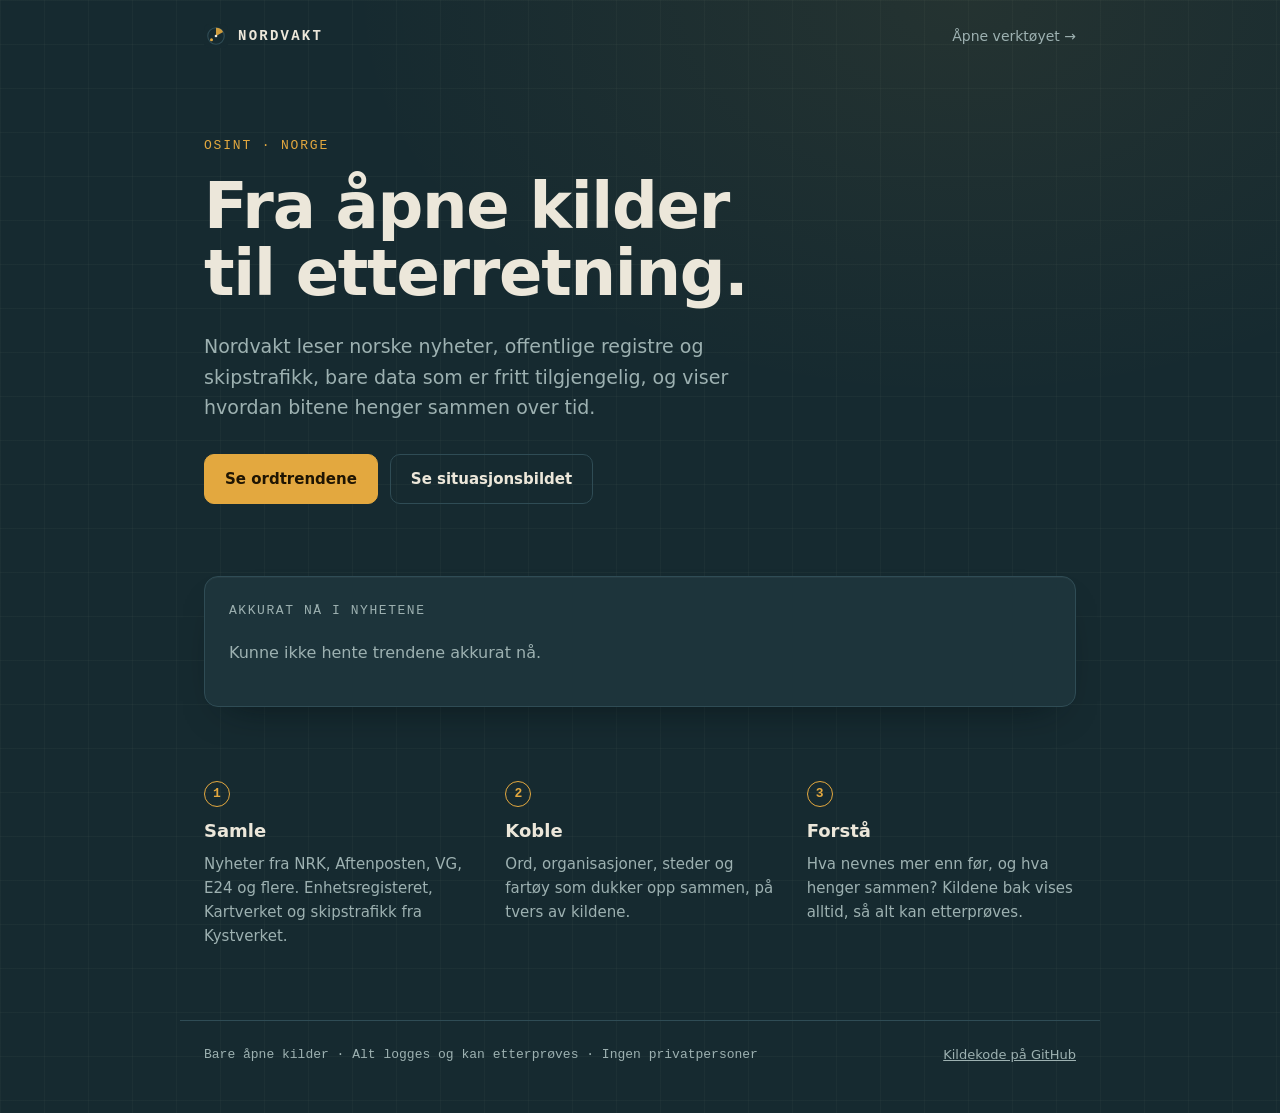
==== commit aaa25907: "Logo: radarsveip som favicon, Apple-ikon og ved navnet i toppen Co-Authored-By: Claude Opus 5.5 <nor" ====
--- a/static/home.html
+++ b/static/home.html
@@ -3,13 +3,18 @@
 <head>
   <meta charset="utf-8">
   <meta name="viewport" content="width=device-width, initial-scale=1">
+  <link rel="icon" href="/static/icons/nordvakt.svg" type="image/svg+xml">
+  <link rel="icon" href="/static/icons/favicon-32.png" sizes="32x32" type="image/png">
+  <link rel="apple-touch-icon" href="/static/icons/apple-touch-icon.png">
+  <link rel="manifest" href="/static/icons/manifest.webmanifest">
+  <meta name="theme-color" content="#162a30">
   <title>Nordvakt</title>
   <meta name="description" content="Nordvakt viser hvordan åpne kilder blir etterretning: norske nyheter, offentlige registre og skipstrafikk, koblet sammen.">
-  <link rel="stylesheet" href="/static/home.css?v=7">
+  <link rel="stylesheet" href="/static/home.css?v=9">
 </head>
 <body>
   <header class="top">
-    <span class="brand">NORDVAKT</span>
+    <span class="brand"><img src="/static/icons/nordvakt.svg" alt="" width="24" height="24">NORDVAKT</span>
     <a href="/app" class="top-link">Åpne verktøyet →</a>
   </header>
 
@@ -23,8 +28,6 @@
         <a class="button" href="/app#trender">Se ordtrendene</a>
         <a class="button ghost" href="/app">Se situasjonsbildet</a>
       </div>
-      <p class="static-note" hidden>Offentlig demo: et øyeblikksbilde som oppdateres hver time.
-        <a href="https://github.com/ulaskorhan/nordvakt-osint#kjøre-lokalt" target="_blank" rel="noopener">Kjør Nordvakt selv</a> for søk og sanntid.</p>
     </section>
 
     <section class="now" aria-live="polite">
@@ -56,6 +59,8 @@
 
   <footer>
     <span>Bare åpne kilder · Alt logges og kan etterprøves · Ingen privatpersoner</span>
+    <p class="static-note" hidden>Oppdateres hver time. Fritekstsøk, sanntidskart og selskapsnettverk finnes i den fullstendige
+      versjonen, som kan kjøres på egen maskin.</p>
     <a href="https://github.com/ulaskorhan/nordvakt-osint" target="_blank" rel="noopener">Kildekode på GitHub</a>
   </footer>
 
--- a/static/home.css
+++ b/static/home.css
@@ -49,7 +49,7 @@
 .button:hover { filter: brightness(1.1); }
 .button.ghost { background: none; color: var(--text); border-color: var(--border); }
 .button.ghost:hover { border-color: var(--muted); filter: none; }
-.static-note { color: var(--muted); font-size: 13px; margin: 18px 0 0; }
+.static-note { color: var(--muted); font-size: 12px; margin: 0; flex-basis: 100%; order: 3; }
 
 .now { border: 1px solid var(--border); border-radius: 14px; background: var(--surface); padding: 24px; }
 .now-head { display: flex; justify-content: space-between; align-items: baseline; gap: 12px; flex-wrap: wrap; margin-bottom: 18px; }
@@ -93,3 +93,5 @@
 .eyebrow { letter-spacing: 0.14em; }
 .how .step { border-color: var(--accent); color: var(--accent); }
 .now { box-shadow: 0 1px 0 rgba(236, 231, 218, 0.04) inset, 0 18px 40px -24px rgba(5, 15, 18, 0.8); }
+.brand { display: inline-flex; align-items: center; gap: 10px; }
+.brand img { display: block; }
